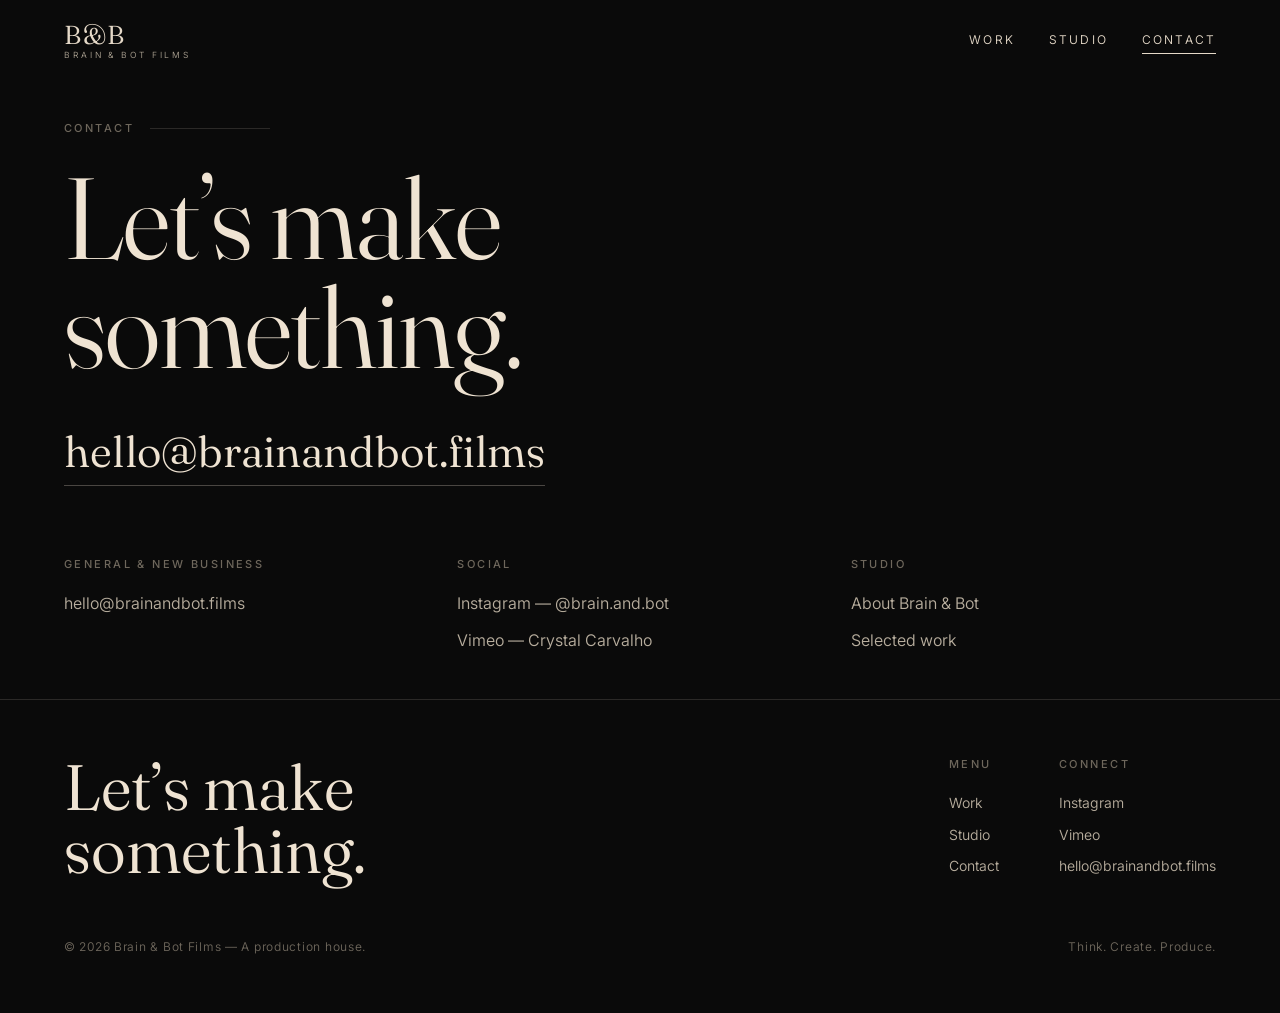
==== contact.html @ 1b187388 "Build clickable Brain & Bot Films prototype Static multi-page site (no build step), deployable to Ve" ====
<!DOCTYPE html>
<html lang="en">
<head>
  <meta charset="UTF-8">
  <meta name="viewport" content="width=device-width, initial-scale=1.0">
  <title>Contact — Brain & Bot Films</title>
  <meta name="description" content="Get in touch with Brain & Bot Films.">
  <link rel="preconnect" href="https://fonts.googleapis.com">
  <link rel="preconnect" href="https://fonts.gstatic.com" crossorigin>
  <link href="https://fonts.googleapis.com/css2?family=Fraunces:ital,opsz,wght@0,9..144,300..500;1,9..144,300..400&family=Inter:wght@300;400;500&display=swap" rel="stylesheet">
  <link rel="stylesheet" href="assets/css/style.css">
</head>
<body data-page="contact">
  <header data-nav></header>

  <section class="wrap contact-hero">
    <div class="eyebrow reveal in"><span class="label">Contact</span><span class="rule" style="max-width:120px"></span></div>
    <h1 class="display reveal in">Let’s make<br>something.</h1>
    <div class="reveal in d1" style="margin-top:36px">
      <a class="mail serif" id="mail" href="#">hello@brainandbot.films</a>
    </div>
    <div class="contact-rows">
      <div class="col reveal d1">
        <div class="label">General &amp; New Business</div>
        <a id="mail2" href="#">hello@brainandbot.films</a>
      </div>
      <div class="col reveal d2">
        <div class="label">Social</div>
        <a href="https://www.instagram.com/brain.and.bot/" target="_blank" rel="noopener">Instagram — @brain.and.bot</a>
        <a href="https://vimeo.com/user82535468" target="_blank" rel="noopener">Vimeo — Crystal Carvalho</a>
      </div>
      <div class="col reveal d3">
        <div class="label">Studio</div>
        <a href="studio.html">About Brain &amp; Bot</a>
        <a href="work.html">Selected work</a>
      </div>
    </div>
  </section>

  <footer data-footer></footer>
  <script src="assets/js/data.js"></script>
  <script src="assets/js/site.js"></script>
  <script>document.addEventListener('DOMContentLoaded',function(){
    ['mail','mail2'].forEach(function(id){var e=document.getElementById(id);if(e){e.textContent=SITE.email;e.href='mailto:'+SITE.email;}});
  });</script>
</body>
</html>
---- assets/css/style.css ----
/* ============================================================
   Brain & Bot Films — prototype styles
   Design language: warm ivory-cream on near-black, editorial
   high-contrast serif + wide-tracked grotesque labels.
   ============================================================ */

:root{
  --bg:#0A0A0A;
  --bg-elev:#111110;
  --ink:#EFE3D2;
  --ink-dim:#B8AE9E;
  --ink-faint:#6E675C;
  --line:rgba(239,227,210,0.14);
  --line-strong:rgba(239,227,210,0.28);
  --maxw:1440px;
  --gutter:clamp(20px,5vw,72px);
  --serif:"Fraunces","Canela","Playfair Display",Georgia,serif;
  --sans:"Inter","Neue Haas Grotesk","Helvetica Neue",Arial,sans-serif;
  --ease:cubic-bezier(.22,.61,.36,1);
}

*{box-sizing:border-box;margin:0;padding:0}
html{scroll-behavior:smooth;-webkit-text-size-adjust:100%}
body{
  background:var(--bg);
  color:var(--ink);
  font-family:var(--sans);
  font-size:16px;
  line-height:1.55;
  font-weight:350;
  -webkit-font-smoothing:antialiased;
  overflow-x:hidden;
}
img{display:block;max-width:100%}
a{color:inherit;text-decoration:none}
::selection{background:var(--ink);color:var(--bg)}

/* ---- typography helpers ---- */
.serif{font-family:var(--serif)}
.label{
  font-family:var(--sans);
  font-size:11px;
  font-weight:500;
  letter-spacing:.22em;
  text-transform:uppercase;
  color:var(--ink-faint);
}
.display{
  font-family:var(--serif);
  font-weight:340;
  line-height:.98;
  letter-spacing:-.01em;
}
h1,h2,h3{font-family:var(--serif);font-weight:340;line-height:1.02;letter-spacing:-.01em}
p{color:var(--ink-dim);max-width:62ch}

.wrap{max-width:var(--maxw);margin:0 auto;padding-inline:var(--gutter)}
.rule{height:1px;background:var(--line);width:100%;border:0}

/* ============================================================
   NAV
   ============================================================ */
.nav{
  position:fixed;top:0;left:0;right:0;z-index:60;
  display:flex;align-items:center;justify-content:space-between;
  padding:22px var(--gutter);
  transition:background .5s var(--ease),padding .5s var(--ease),border-color .5s var(--ease);
  border-bottom:1px solid transparent;
  mix-blend-mode:difference; /* keeps logo/links legible over imagery */
}
.nav.solid{
  background:rgba(10,10,10,.72);
  backdrop-filter:blur(14px);
  -webkit-backdrop-filter:blur(14px);
  border-bottom:1px solid var(--line);
  padding-block:16px;
  mix-blend-mode:normal;
}
.brand{display:flex;flex-direction:column;line-height:1;gap:3px}
.brand .mono{font-family:var(--serif);font-size:26px;letter-spacing:.02em}
.brand .mono b{font-weight:340}
.brand .wordmark{font-size:8.5px;letter-spacing:.34em;color:var(--ink-dim);text-transform:uppercase}
.nav-links{display:flex;gap:34px;align-items:center}
.nav-links a{
  font-size:12px;letter-spacing:.18em;text-transform:uppercase;color:var(--ink);
  position:relative;padding:4px 0;
}
.nav-links a::after{content:"";position:absolute;left:0;bottom:0;height:1px;width:0;background:var(--ink);transition:width .4s var(--ease)}
.nav-links a:hover::after,.nav-links a.active::after{width:100%}
.nav-toggle{display:none;background:none;border:0;color:var(--ink);cursor:pointer;flex-direction:column;gap:5px;padding:6px}
.nav-toggle span{width:24px;height:1.5px;background:var(--ink);display:block;transition:.35s var(--ease)}

/* ============================================================
   HERO
   ============================================================ */
.hero{position:relative;min-height:100svh;display:flex;align-items:flex-end;overflow:hidden}
.hero-media{position:absolute;inset:0;z-index:0}
.hero-media img,.hero-media video{width:100%;height:100%;object-fit:cover;filter:saturate(.92) contrast(1.02)}
.hero-media::after{content:"";position:absolute;inset:0;
  background:linear-gradient(180deg,rgba(10,10,10,.55) 0%,rgba(10,10,10,.15) 32%,rgba(10,10,10,.35) 62%,rgba(10,10,10,.95) 100%);}
.hero-inner{position:relative;z-index:2;width:100%;padding-bottom:clamp(40px,7vw,88px)}
.hero h1{font-size:clamp(56px,13vw,190px);line-height:.9}
.hero .sub{margin-top:22px;display:flex;gap:14px;align-items:center;flex-wrap:wrap}
.hero .sub .label{color:var(--ink-dim)}
.hero-foot{position:absolute;z-index:2;bottom:clamp(40px,7vw,88px);right:var(--gutter);text-align:right}
.hero-index{position:absolute;z-index:2;left:var(--gutter);bottom:clamp(40px,7vw,88px)}

/* pill / cta */
.cta{
  display:inline-flex;align-items:center;gap:10px;
  font-size:12px;letter-spacing:.18em;text-transform:uppercase;color:var(--ink);
  border:1px solid var(--line-strong);border-radius:100px;padding:12px 22px;
  transition:background .4s var(--ease),color .4s var(--ease),border-color .4s;
}
.cta:hover{background:var(--ink);color:var(--bg);border-color:var(--ink)}
.cta .dot{width:6px;height:6px;border-radius:50%;background:currentColor}

/* ============================================================
   SECTIONS
   ============================================================ */
section{position:relative}
.section-pad{padding-block:clamp(72px,11vw,160px)}
.section-head{display:flex;align-items:baseline;justify-content:space-between;gap:24px;margin-bottom:48px}
.section-head h2{font-size:clamp(30px,4.4vw,64px)}
.eyebrow{display:flex;align-items:center;gap:16px;margin-bottom:26px}
.eyebrow .rule{flex:1;max-width:120px}

/* ---- project grid ---- */
.work-grid{display:grid;grid-template-columns:repeat(2,1fr);gap:clamp(28px,4vw,64px)}
.work-grid.all{gap:clamp(36px,5vw,90px)}
.project{display:block;cursor:pointer}
.project .frame{position:relative;overflow:hidden;aspect-ratio:16/10;background:var(--bg-elev);border:1px solid var(--line)}
.project .frame img{width:100%;height:100%;object-fit:cover;transition:transform 1s var(--ease),filter .6s var(--ease);filter:saturate(.9)}
.project:hover .frame img{transform:scale(1.05);filter:saturate(1.02)}
.project .frame .view{
  position:absolute;inset:0;display:flex;align-items:center;justify-content:center;
  opacity:0;transition:opacity .45s var(--ease);
}
.project .frame .view span{
  font-size:11px;letter-spacing:.2em;text-transform:uppercase;
  border:1px solid var(--ink);border-radius:100px;padding:12px 20px;
  background:rgba(10,10,10,.35);backdrop-filter:blur(4px);
}
.project:hover .frame .view{opacity:1}
.project .meta{display:flex;align-items:baseline;justify-content:space-between;margin-top:18px;gap:16px}
.project .meta .t{font-family:var(--serif);font-size:clamp(20px,2.3vw,30px)}
.project .meta .cat{color:var(--ink-faint);font-size:12px;letter-spacing:.1em;text-transform:uppercase;text-align:right;white-space:nowrap}
.project .idx{font-size:12px;color:var(--ink-faint);letter-spacing:.1em}

/* ---- studio / statement ---- */
.split{display:grid;grid-template-columns:1.1fr .9fr;gap:clamp(32px,5vw,90px);align-items:center}
.statement{font-family:var(--serif);font-size:clamp(26px,3.4vw,52px);line-height:1.1;letter-spacing:-.01em;color:var(--ink)}
.statement em{font-style:italic;color:var(--ink)}
.media-frame{position:relative;overflow:hidden;border:1px solid var(--line);aspect-ratio:4/5;background:var(--bg-elev)}
.media-frame img{width:100%;height:100%;object-fit:cover;filter:saturate(.55) contrast(1.02)}
.body-col p+p{margin-top:18px}

/* ---- team ---- */
.team-grid{display:grid;grid-template-columns:repeat(4,1fr);gap:clamp(20px,2.4vw,34px)}
.member{display:block}
.member .frame{position:relative;overflow:hidden;aspect-ratio:3/4;background:var(--bg-elev);border:1px solid var(--line)}
.member .frame img{width:100%;height:100%;object-fit:cover;filter:saturate(.85);transition:transform .9s var(--ease),filter .5s}
.member.live:hover .frame img{transform:scale(1.05)}
.member .frame.placeholder{display:flex;align-items:center;justify-content:center}
.member .frame.placeholder .ph{font-family:var(--serif);font-size:40px;color:var(--ink-faint);opacity:.5}
.member .n{font-family:var(--serif);font-size:20px;margin-top:16px}
.member .r{font-size:11px;letter-spacing:.16em;text-transform:uppercase;color:var(--ink-faint);margin-top:6px}
.member.live .n::after{content:" ↗";font-family:var(--sans);font-size:14px;color:var(--ink-dim)}
.badge-soon{font-size:10px;letter-spacing:.18em;color:var(--ink-faint);border:1px solid var(--line);border-radius:100px;padding:3px 9px;display:inline-block;margin-top:8px}

/* ============================================================
   PROJECT DETAIL
   ============================================================ */
.pd-head{padding-top:140px}
.crumb{font-size:11px;letter-spacing:.2em;text-transform:uppercase;color:var(--ink-faint);margin-bottom:22px}
.crumb a:hover{color:var(--ink)}
.pd-title{font-size:clamp(38px,6.6vw,96px);line-height:.98;margin-bottom:34px}
.player{position:relative;aspect-ratio:16/9;overflow:hidden;background:var(--bg-elev);border:1px solid var(--line);cursor:pointer}
.player img{width:100%;height:100%;object-fit:cover;filter:saturate(.92)}
.player .play{
  position:absolute;inset:0;display:flex;align-items:center;justify-content:center;
}
.play-btn{
  width:84px;height:84px;border-radius:50%;border:1px solid var(--ink);
  display:flex;align-items:center;justify-content:center;
  background:rgba(10,10,10,.28);backdrop-filter:blur(3px);
  transition:background .4s var(--ease),transform .4s var(--ease);
}
.player:hover .play-btn{background:var(--ink);transform:scale(1.06)}
.play-btn::after{content:"";margin-left:5px;border-left:16px solid var(--ink);border-top:10px solid transparent;border-bottom:10px solid transparent;transition:border-color .4s}
.player:hover .play-btn::after{border-left-color:var(--bg)}
.pd-grid{display:grid;grid-template-columns:.7fr 1.3fr;gap:clamp(28px,4vw,70px);margin-top:56px}
.credits{list-style:none}
.credits li{display:flex;justify-content:space-between;gap:16px;padding:14px 0;border-bottom:1px solid var(--line);font-size:14px}
.credits li .k{color:var(--ink-faint);letter-spacing:.12em;text-transform:uppercase;font-size:11px}
.stills{display:grid;grid-template-columns:repeat(3,1fr);gap:16px;margin-top:60px}
.stills .frame{aspect-ratio:4/3;overflow:hidden;border:1px solid var(--line);background:var(--bg-elev)}
.stills img{width:100%;height:100%;object-fit:cover;filter:saturate(.9)}

/* next project */
.next{display:flex;align-items:center;justify-content:space-between;gap:20px;padding-block:44px;border-top:1px solid var(--line);margin-top:80px}
.next .n{font-family:var(--serif);font-size:clamp(26px,4vw,56px)}
.next:hover .n{color:var(--ink)}

/* ============================================================
   FOUNDER / REEL
   ============================================================ */
.founder-head{padding-top:150px}
.founder-name{font-size:clamp(46px,8.5vw,130px);line-height:.95}
.founder-split{display:grid;grid-template-columns:.85fr 1.15fr;gap:clamp(30px,5vw,80px);margin-top:56px;align-items:start}
.portrait{position:relative;overflow:hidden;border:1px solid var(--line);aspect-ratio:3/4;background:var(--bg-elev)}
.portrait img{width:100%;height:100%;object-fit:cover}
.bio p+p{margin-top:18px}
.bio .lead{font-family:var(--serif);font-size:clamp(20px,2.3vw,28px);line-height:1.35;color:var(--ink)}
.cred-list{list-style:none;margin-top:34px;border-top:1px solid var(--line)}
.cred-list li{padding:13px 0;border-bottom:1px solid var(--line);display:flex;justify-content:space-between;font-size:14px}
.cred-list li .yr{color:var(--ink-faint)}

.reel-grid{display:grid;grid-template-columns:repeat(3,1fr);gap:clamp(16px,2vw,26px)}
.reel-item{cursor:pointer}
.reel-item .frame{position:relative;overflow:hidden;aspect-ratio:16/9;background:var(--bg-elev);border:1px solid var(--line)}
.reel-item .frame img{width:100%;height:100%;object-fit:cover;filter:saturate(.9);transition:transform .9s var(--ease),filter .5s}
.reel-item:hover .frame img{transform:scale(1.06)}
.reel-item .frame .play{position:absolute;inset:0;display:flex;align-items:center;justify-content:center;opacity:.92}
.reel-item .frame .mini{width:56px;height:56px;border-radius:50%;border:1px solid var(--ink);display:flex;align-items:center;justify-content:center;background:rgba(10,10,10,.3);backdrop-filter:blur(3px);transition:background .4s,transform .4s}
.reel-item:hover .mini{background:var(--ink);transform:scale(1.08)}
.reel-item .mini::after{content:"";margin-left:4px;border-left:12px solid var(--ink);border-top:8px solid transparent;border-bottom:8px solid transparent}
.reel-item:hover .mini::after{border-left-color:var(--bg)}
.reel-item .t{font-family:var(--serif);font-size:17px;margin-top:14px}
.reel-item .c{font-size:11px;letter-spacing:.14em;text-transform:uppercase;color:var(--ink-faint);margin-top:5px}

/* ============================================================
   CONTACT
   ============================================================ */
.contact-hero{min-height:70vh;display:flex;flex-direction:column;justify-content:center;padding-top:120px}
.contact-hero h1{font-size:clamp(44px,9vw,140px);line-height:.95}
.contact-hero .mail{font-family:var(--serif);font-size:clamp(22px,3.4vw,44px);color:var(--ink);border-bottom:1px solid var(--line-strong);display:inline-block;transition:border-color .4s}
.contact-hero .mail:hover{border-color:var(--ink)}
.contact-rows{display:grid;grid-template-columns:repeat(3,1fr);gap:28px;margin-top:70px}
.contact-rows .col .label{margin-bottom:12px}
.contact-rows .col a{display:block;padding:6px 0;color:var(--ink-dim)}
.contact-rows .col a:hover{color:var(--ink)}

/* ============================================================
   FOOTER
   ============================================================ */
.footer{border-top:1px solid var(--line);padding-block:56px;margin-top:40px}
.footer-top{display:flex;justify-content:space-between;gap:40px;flex-wrap:wrap;align-items:flex-start}
.footer .big{font-family:var(--serif);font-size:clamp(30px,5vw,72px);line-height:.98;max-width:14ch}
.footer .cols{display:flex;gap:60px;flex-wrap:wrap}
.footer .cols .col a{display:block;padding:5px 0;color:var(--ink-dim);font-size:14px}
.footer .cols .col a:hover{color:var(--ink)}
.footer-bottom{display:flex;justify-content:space-between;gap:20px;flex-wrap:wrap;margin-top:56px;color:var(--ink-faint);font-size:12px;letter-spacing:.06em}

/* ============================================================
   LIGHTBOX
   ============================================================ */
.lightbox{position:fixed;inset:0;z-index:200;background:rgba(6,6,6,.94);backdrop-filter:blur(10px);display:flex;align-items:center;justify-content:center;padding:5vw;opacity:0;pointer-events:none;transition:opacity .45s var(--ease)}
.lightbox.open{opacity:1;pointer-events:auto}
.lightbox .box{width:min(1100px,100%);aspect-ratio:16/9;position:relative}
.lightbox iframe{width:100%;height:100%;border:0;background:#000}
.lightbox .close{position:absolute;top:-46px;right:0;background:none;border:0;color:var(--ink);cursor:pointer;font-size:12px;letter-spacing:.2em;text-transform:uppercase;display:flex;gap:10px;align-items:center}
.lightbox .close:hover{opacity:.7}

/* ============================================================
   REVEAL
   ============================================================ */
.reveal{opacity:0;transform:translateY(26px);transition:opacity 1s var(--ease),transform 1s var(--ease)}
.reveal.in{opacity:1;transform:none}
.reveal.d1{transition-delay:.08s}.reveal.d2{transition-delay:.16s}.reveal.d3{transition-delay:.24s}.reveal.d4{transition-delay:.32s}

@media (prefers-reduced-motion:reduce){
  .reveal{opacity:1;transform:none;transition:none}
  html{scroll-behavior:auto}
  *{transition:none!important}
}

/* ============================================================
   RESPONSIVE
   ============================================================ */
@media (max-width:1024px){
  .team-grid{grid-template-columns:repeat(2,1fr)}
  .founder-split{grid-template-columns:1fr}
  .pd-grid{grid-template-columns:1fr}
}
@media (max-width:760px){
  .nav-links{position:fixed;inset:0;background:var(--bg);flex-direction:column;justify-content:center;gap:26px;transform:translateY(-100%);transition:transform .5s var(--ease);z-index:59}
  .nav-links.open{transform:none}
  .nav-links a{font-size:22px;font-family:var(--serif);letter-spacing:0;text-transform:none}
  .nav-toggle{display:flex;z-index:61}
  .nav.menu-open .nav-toggle span:nth-child(1){transform:translateY(6.5px) rotate(45deg)}
  .nav.menu-open .nav-toggle span:nth-child(2){opacity:0}
  .nav.menu-open .nav-toggle span:nth-child(3){transform:translateY(-6.5px) rotate(-45deg)}
  .work-grid{grid-template-columns:1fr}
  .split{grid-template-columns:1fr}
  .reel-grid{grid-template-columns:repeat(2,1fr)}
  .stills{grid-template-columns:1fr}
  .contact-rows{grid-template-columns:1fr}
  .section-head{flex-direction:column;gap:10px}
}
@media (max-width:440px){
  .reel-grid{grid-template-columns:1fr}
  .team-grid{grid-template-columns:1fr}
}
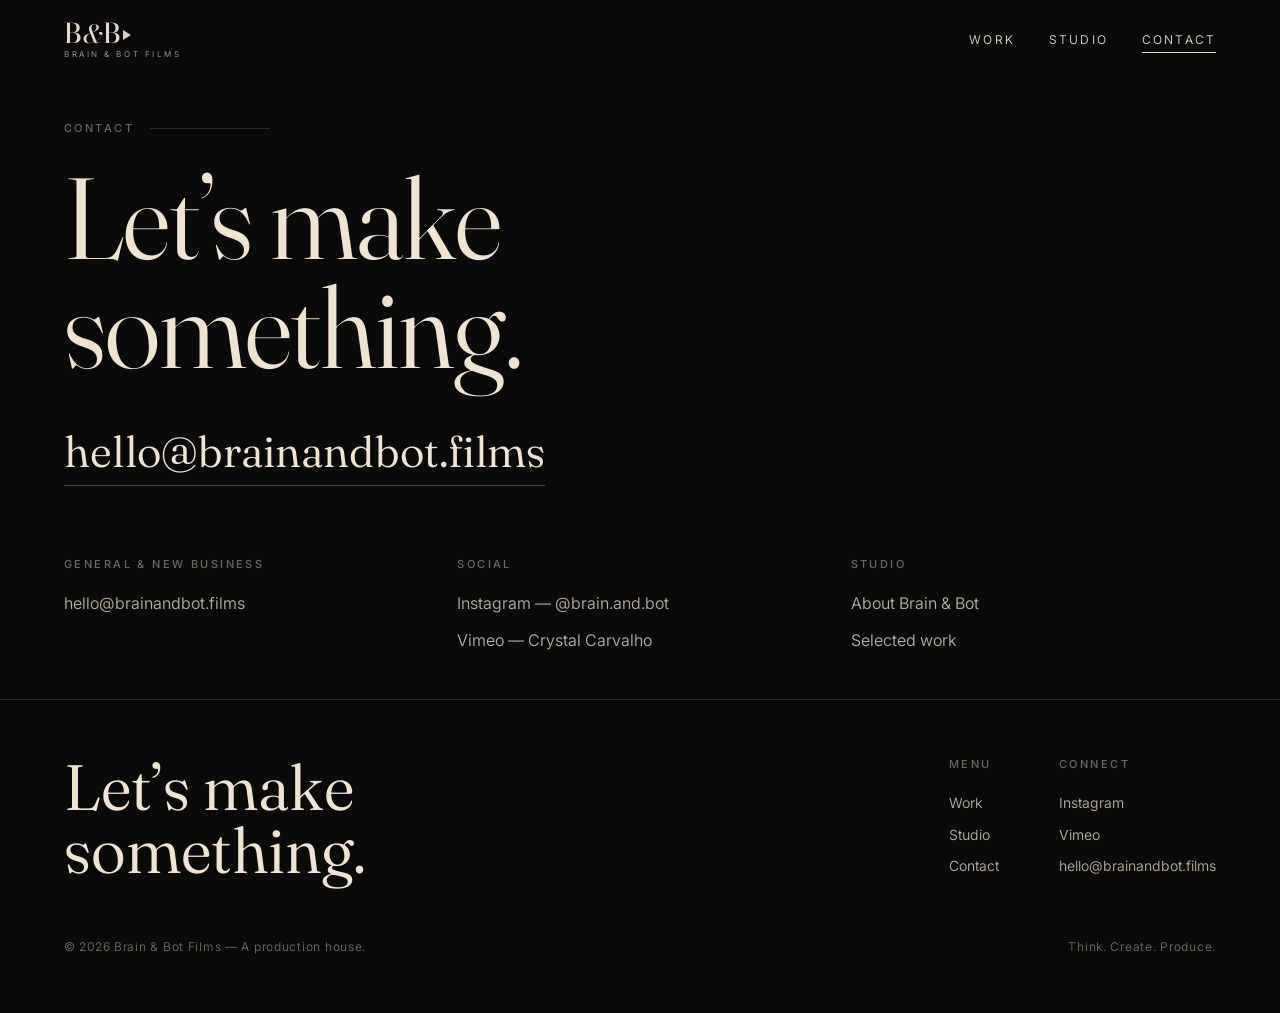
==== commit bfcafbc6: "Wire real Vimeo reel, faithful swappable logo, and image boxes - Crystal's page reel now driven by h" ====
--- a/contact.html
+++ b/contact.html
@@ -7,7 +7,7 @@
   <meta name="description" content="Get in touch with Brain & Bot Films.">
   <link rel="preconnect" href="https://fonts.googleapis.com">
   <link rel="preconnect" href="https://fonts.gstatic.com" crossorigin>
-  <link href="https://fonts.googleapis.com/css2?family=Fraunces:ital,opsz,wght@0,9..144,300..500;1,9..144,300..400&family=Inter:wght@300;400;500&display=swap" rel="stylesheet">
+  <link href="https://fonts.googleapis.com/css2?family=Fraunces:ital,opsz,wght@0,9..144,300..500;1,9..144,300..400&family=Bodoni+Moda:ital,opsz,wght@0,6..96,400..600;1,6..96,400..500&family=Inter:wght@300;400;500&display=swap" rel="stylesheet">
   <link rel="stylesheet" href="assets/css/style.css">
 </head>
 <body data-page="contact">
--- a/assets/css/style.css
+++ b/assets/css/style.css
@@ -76,10 +76,28 @@
   padding-block:16px;
   mix-blend-mode:normal;
 }
-.brand{display:flex;flex-direction:column;line-height:1;gap:3px}
-.brand .mono{font-family:var(--serif);font-size:26px;letter-spacing:.02em}
-.brand .mono b{font-weight:340}
-.brand .wordmark{font-size:8.5px;letter-spacing:.34em;color:var(--ink-dim);text-transform:uppercase}
+.brand{display:flex;align-items:center;line-height:1}
+.brand-svg{height:40px;width:auto}
+.brand-lockup{display:flex;flex-direction:column;gap:4px;align-items:flex-start}
+.brand .mono{
+  font-family:"Bodoni Moda",var(--serif);
+  font-weight:500;font-size:27px;letter-spacing:.01em;line-height:.9;
+  display:inline-flex;align-items:baseline;position:relative;
+}
+.brand .mono .amp{font-weight:400;font-style:italic;margin:0 .01em;font-size:.92em}
+.brand .mono .play{
+  display:inline-block;width:0;height:0;margin-left:2px;align-self:center;
+  border-left:8px solid var(--ink);border-top:5px solid transparent;border-bottom:5px solid transparent;
+  transform:translateY(1px);opacity:.95;
+}
+.brand .wordmark{font-size:8px;letter-spacing:.32em;color:var(--ink-dim);text-transform:uppercase}
+
+/* image placeholder box (for photos we don't have yet) */
+.img-box{display:flex;align-items:center;justify-content:center;text-align:center;
+  background:repeating-linear-gradient(135deg,rgba(239,227,210,.02) 0 12px,rgba(239,227,210,.045) 12px 24px);
+  border:1px dashed var(--line-strong)!important}
+.box-cap{font-size:11px;letter-spacing:.06em;color:var(--ink-faint);max-width:80%;line-height:1.5;padding:14px}
+.box-cap::before{content:"◇  Image";display:block;letter-spacing:.2em;text-transform:uppercase;font-size:10px;color:var(--ink-dim);margin-bottom:8px}
 .nav-links{display:flex;gap:34px;align-items:center}
 .nav-links a{
   font-size:12px;letter-spacing:.18em;text-transform:uppercase;color:var(--ink);
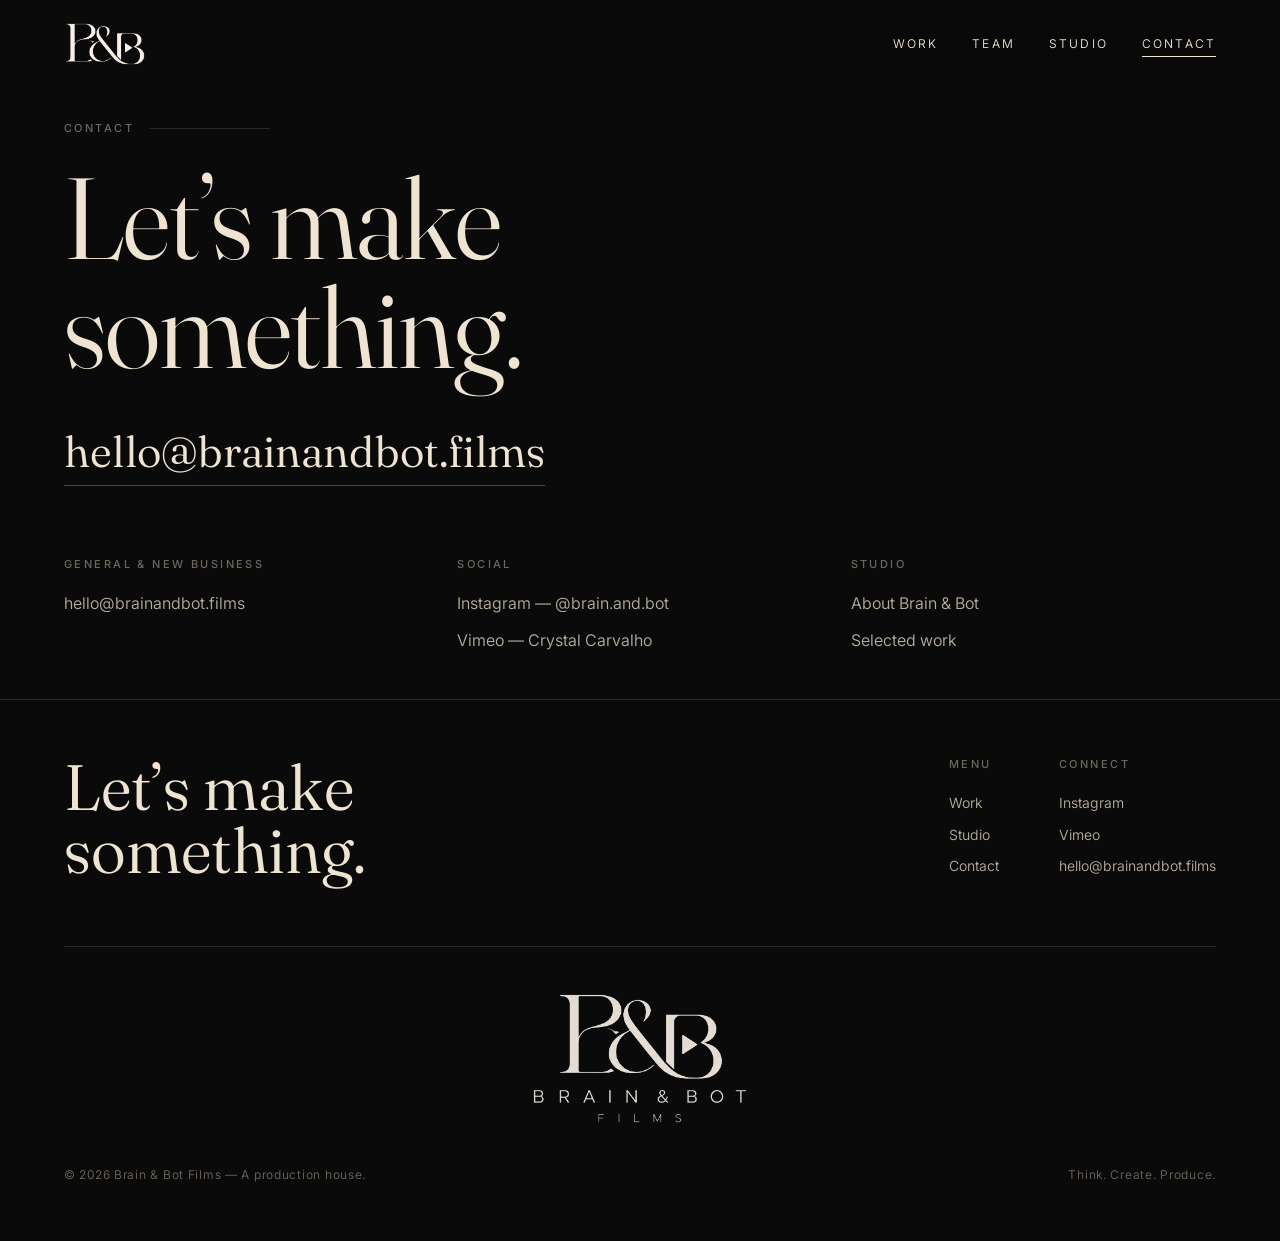
==== commit b81d42d2: "Fix stale caching that hid all updates on Vercel Root cause of 'nothing updates / wrong logo' on the" ====
--- a/contact.html
+++ b/contact.html
@@ -8,7 +8,7 @@
   <link rel="preconnect" href="https://fonts.googleapis.com">
   <link rel="preconnect" href="https://fonts.gstatic.com" crossorigin>
   <link href="https://fonts.googleapis.com/css2?family=Fraunces:ital,opsz,wght@0,9..144,300..500;1,9..144,300..400&family=Bodoni+Moda:ital,opsz,wght@0,6..96,400..600;1,6..96,400..500&family=Inter:wght@300;400;500&display=swap" rel="stylesheet">
-  <link rel="stylesheet" href="assets/css/style.css">
+  <link rel="stylesheet" href="assets/css/style.css?v=2">
 </head>
 <body data-page="contact">
   <header data-nav></header>
@@ -38,8 +38,8 @@
   </section>
 
   <footer data-footer></footer>
-  <script src="assets/js/data.js"></script>
-  <script src="assets/js/site.js"></script>
+  <script src="assets/js/data.js?v=2"></script>
+  <script src="assets/js/site.js?v=2"></script>
   <script>document.addEventListener('DOMContentLoaded',function(){
     ['mail','mail2'].forEach(function(id){var e=document.getElementById(id);if(e){e.textContent=SITE.email;e.href='mailto:'+SITE.email;}});
   });</script>
--- a/assets/css/style.css
+++ b/assets/css/style.css
@@ -66,7 +66,7 @@
   padding:22px var(--gutter);
   transition:background .5s var(--ease),padding .5s var(--ease),border-color .5s var(--ease);
   border-bottom:1px solid transparent;
-  mix-blend-mode:difference; /* keeps logo/links legible over imagery */
+  text-shadow:0 1px 20px rgba(0,0,0,.55); /* legibility over hero imagery */
 }
 .nav.solid{
   background:rgba(10,10,10,.72);
@@ -74,10 +74,11 @@
   -webkit-backdrop-filter:blur(14px);
   border-bottom:1px solid var(--line);
   padding-block:16px;
-  mix-blend-mode:normal;
+  text-shadow:none;
 }
 .brand{display:flex;align-items:center;line-height:1}
-.brand-svg{height:40px;width:auto}
+.brand-svg{height:clamp(34px,4.4vw,44px);width:auto;display:block}
+.nav.solid .brand-svg{height:clamp(30px,3.6vw,38px)}
 .brand-lockup{display:flex;flex-direction:column;gap:4px;align-items:flex-start}
 .brand .mono{
   font-family:"Bodoni Moda",var(--serif);
@@ -137,6 +138,7 @@
    SECTIONS
    ============================================================ */
 section{position:relative}
+section[id]{scroll-margin-top:100px}
 .section-pad{padding-block:clamp(72px,11vw,160px)}
 .section-head{display:flex;align-items:baseline;justify-content:space-between;gap:24px;margin-bottom:48px}
 .section-head h2{font-size:clamp(30px,4.4vw,64px)}
@@ -268,7 +270,9 @@
 .footer .cols{display:flex;gap:60px;flex-wrap:wrap}
 .footer .cols .col a{display:block;padding:5px 0;color:var(--ink-dim);font-size:14px}
 .footer .cols .col a:hover{color:var(--ink)}
-.footer-bottom{display:flex;justify-content:space-between;gap:20px;flex-wrap:wrap;margin-top:56px;color:var(--ink-faint);font-size:12px;letter-spacing:.06em}
+.footer-logo{margin-top:64px;padding-top:44px;border-top:1px solid var(--line);display:flex;justify-content:center}
+.footer-logo img{width:clamp(150px,26vw,220px);height:auto;opacity:.92}
+.footer-bottom{display:flex;justify-content:space-between;gap:20px;flex-wrap:wrap;margin-top:40px;color:var(--ink-faint);font-size:12px;letter-spacing:.06em}
 
 /* ============================================================
    LIGHTBOX
@@ -302,10 +306,11 @@
   .pd-grid{grid-template-columns:1fr}
 }
 @media (max-width:760px){
-  .nav-links{position:fixed;inset:0;background:var(--bg);flex-direction:column;justify-content:center;gap:26px;transform:translateY(-100%);transition:transform .5s var(--ease);z-index:59}
+  .nav-links{position:fixed;inset:0;width:100vw;height:100dvh;background:var(--bg);flex-direction:column;justify-content:center;align-items:flex-start;padding-inline:var(--gutter);gap:30px;transform:translateY(-100%);transition:transform .5s var(--ease);z-index:58}
   .nav-links.open{transform:none}
-  .nav-links a{font-size:22px;font-family:var(--serif);letter-spacing:0;text-transform:none}
-  .nav-toggle{display:flex;z-index:61}
+  .nav-links a{font-size:32px;font-family:var(--serif);letter-spacing:0;text-transform:none;color:var(--ink);text-shadow:none}
+  .nav-toggle{display:flex;z-index:62}
+  .brand{position:relative;z-index:62}
   .nav.menu-open .nav-toggle span:nth-child(1){transform:translateY(6.5px) rotate(45deg)}
   .nav.menu-open .nav-toggle span:nth-child(2){opacity:0}
   .nav.menu-open .nav-toggle span:nth-child(3){transform:translateY(-6.5px) rotate(-45deg)}
